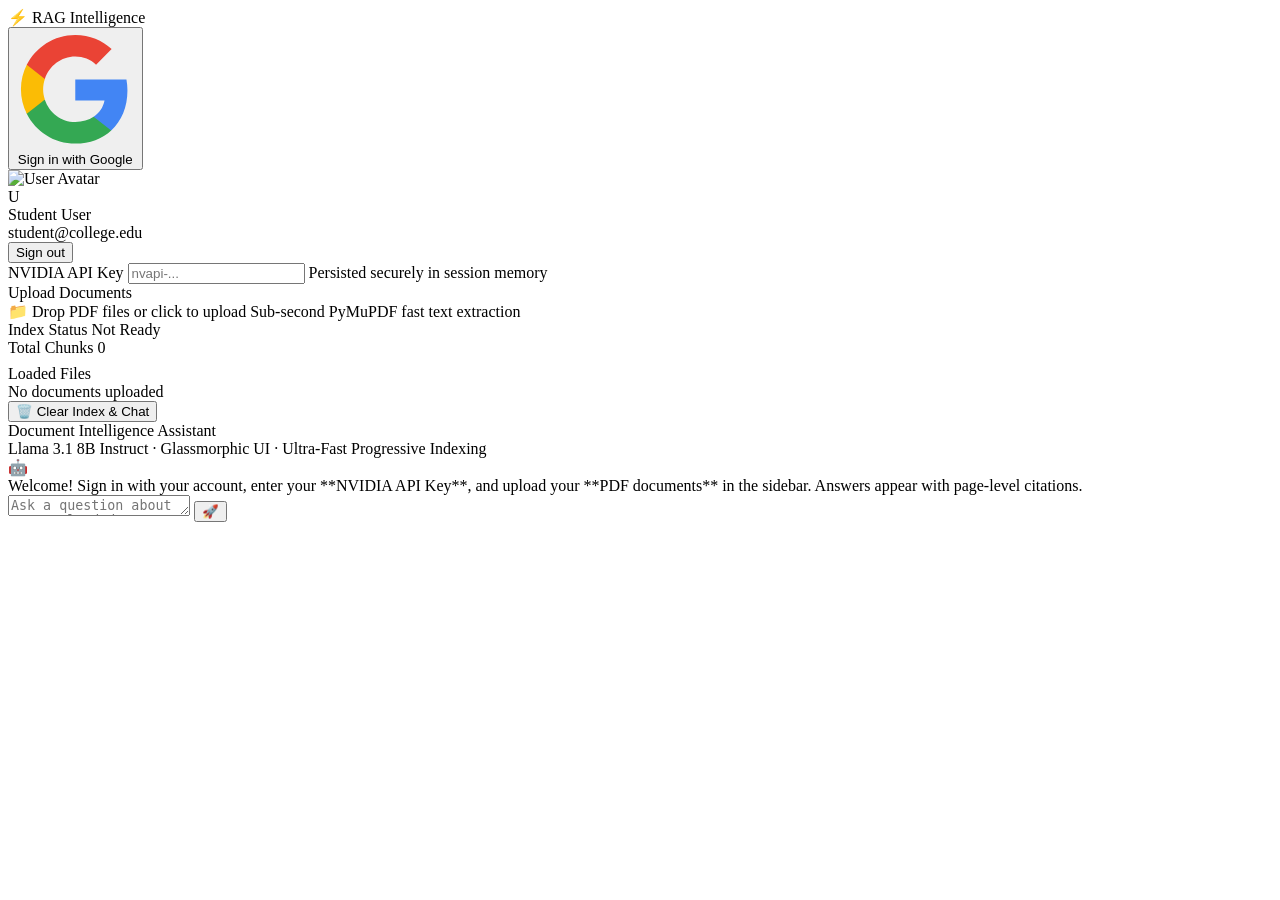
==== frontend/index.html @ 324bde96 "Deploying RAG application" ====
<!DOCTYPE html>
<html lang="en">
<head>
  <meta charset="UTF-8">
  <meta name="viewport" content="width=device-width, initial-scale=1.0">
  <title>Production RAG Web App — Glassmorphic & Neumorphic AI</title>
  <link rel="preconnect" href="https://fonts.googleapis.com">
  <link rel="preconnect" href="https://fonts.gstatic.com" crossorigin>
  <link href="https://fonts.googleapis.com/css2?family=Plus+Jakarta+Sans:wght@400;500;600;700;800&family=Outfit:wght@500;600;700&display=swap" rel="stylesheet">
  <!-- Google Identity Services SDK -->
  <script src="https://accounts.google.com/gsi/client" async defer></script>
  <!-- Marked.js Markdown Renderer -->
  <script src="https://cdn.jsdelivr.net/npm/marked/marked.min.js"></script>
  <link rel="stylesheet" href="/static/styles.css">
</head>
<body>
  <div id="app">
    <!-- Sidebar Controls -->
    <aside class="sidebar">
      <div class="brand">
        <span class="brand-icon">⚡</span>
        <span>RAG Intelligence</span>
      </div>

      <!-- Google OAuth / User Authentication Card -->
      <div class="user-card" id="user-card">
        <!-- Logged Out State -->
        <div id="auth-logged-out" class="google-signin-wrapper">
          <div id="g_id_onload"></div>
          <div id="google-signin-btn-container"></div>
          <button class="google-btn-custom" id="demo-login-btn" title="Quick demo login without Google Cloud setup">
            <svg class="google-icon" viewBox="0 0 24 24">
              <path fill="#4285F4" d="M22.56 12.25c0-.78-.07-1.53-.2-2.25H12v4.26h5.92c-.26 1.37-1.04 2.53-2.21 3.31v2.77h3.57c2.08-1.92 3.28-4.74 3.28-8.09z"/>
              <path fill="#34A853" d="M12 23c2.97 0 5.46-.98 7.28-2.66l-3.57-2.77c-.98.66-2.23 1.06-3.71 1.06-2.86 0-5.29-1.93-6.16-4.53H2.18v2.84C3.99 20.53 7.7 23 12 23z"/>
              <path fill="#FBBC05" d="M5.84 14.09c-.22-.66-.35-1.36-.35-2.09s.13-1.43.35-2.09V7.06H2.18C1.43 8.55 1 10.22 1 12s.43 3.45 1.18 4.94l2.85-2.22.81-.63z"/>
              <path fill="#EA4335" d="M12 5.38c1.62 0 3.06.56 4.21 1.64l3.15-3.15C17.45 2.09 14.97 1 12 1 7.7 1 3.99 3.47 2.18 7.06l3.66 2.84c.87-2.6 3.3-4.52 6.16-4.52z"/>
            </svg>
            <span>Sign in with Google</span>
          </button>
        </div>

        <!-- Logged In State -->
        <div id="auth-logged-in" class="user-profile hidden">
          <div class="user-avatar-wrapper">
            <img id="user-avatar-img" class="user-avatar hidden" src="" alt="User Avatar">
            <div id="user-avatar-fallback" class="user-avatar-fallback">U</div>
          </div>
          <div class="user-info">
            <div class="user-name" id="user-display-name">Student User</div>
            <div class="user-email" id="user-display-email">student@college.edu</div>
            <button class="btn-signout" id="signout-btn">
              <span>Sign out</span>
            </button>
          </div>
        </div>
      </div>

      <!-- API Key Config -->
      <div class="input-group">
        <label for="api-key-input">NVIDIA API Key</label>
        <input type="password" id="api-key-input" class="input-field" placeholder="nvapi-..." autocomplete="off">
        <span class="dropzone-hint">Persisted securely in session memory</span>
      </div>

      <!-- File Upload Dropzone -->
      <div class="input-group">
        <label>Upload Documents</label>
        <div class="dropzone" id="dropzone">
          <span class="dropzone-icon">📁</span>
          <span class="dropzone-text">Drop PDF files or click to upload</span>
          <span class="dropzone-hint">Sub-second PyMuPDF fast text extraction</span>
          <input type="file" id="file-input" accept=".pdf" multiple style="display: none;">
        </div>
      </div>

      <!-- Vector Store Status -->
      <div class="status-card">
        <div class="status-row">
          <span class="status-label">Index Status</span>
          <span class="status-val" id="status-badge" style="color: var(--accent-red);">Not Ready</span>
        </div>
        <div class="status-row">
          <span class="status-label">Total Chunks</span>
          <span class="status-val" id="chunks-count">0</span>
        </div>
        <div class="status-row" style="margin-top: 0.5rem;">
          <span class="status-label">Loaded Files</span>
        </div>
        <div class="file-list" id="file-list">
          <div class="file-item" style="color: var(--text-muted);">No documents uploaded</div>
        </div>
      </div>

      <!-- Actions -->
      <button class="btn btn-danger" id="clear-btn" style="margin-top: auto;">
        <span>🗑️</span> Clear Index & Chat
      </button>
    </aside>

    <!-- Main Chat Area -->
    <main class="chat-container">
      <header class="chat-header">
        <div>
          <div class="chat-title">Document Intelligence Assistant</div>
          <div class="chat-subtitle">Llama 3.1 8B Instruct · Glassmorphic UI · Ultra-Fast Progressive Indexing</div>
        </div>
      </header>

      <!-- Messages Stream -->
      <div class="chat-messages" id="chat-messages">
        <div class="message assistant">
          <div class="avatar">🤖</div>
          <div class="bubble">
            Welcome! Sign in with your account, enter your **NVIDIA API Key**, and upload your **PDF documents** in the sidebar. Answers appear with page-level citations.
          </div>
        </div>
      </div>

      <!-- Input Field -->
      <div class="chat-input-wrapper">
        <textarea id="chat-input" class="chat-textarea" placeholder="Ask a question about your uploaded documents..." rows="1"></textarea>
        <button class="btn send-btn" id="send-btn" title="Send Message">
          🚀
        </button>
      </div>
    </main>
  </div>

  <script src="/static/app.js"></script>
</body>
</html>
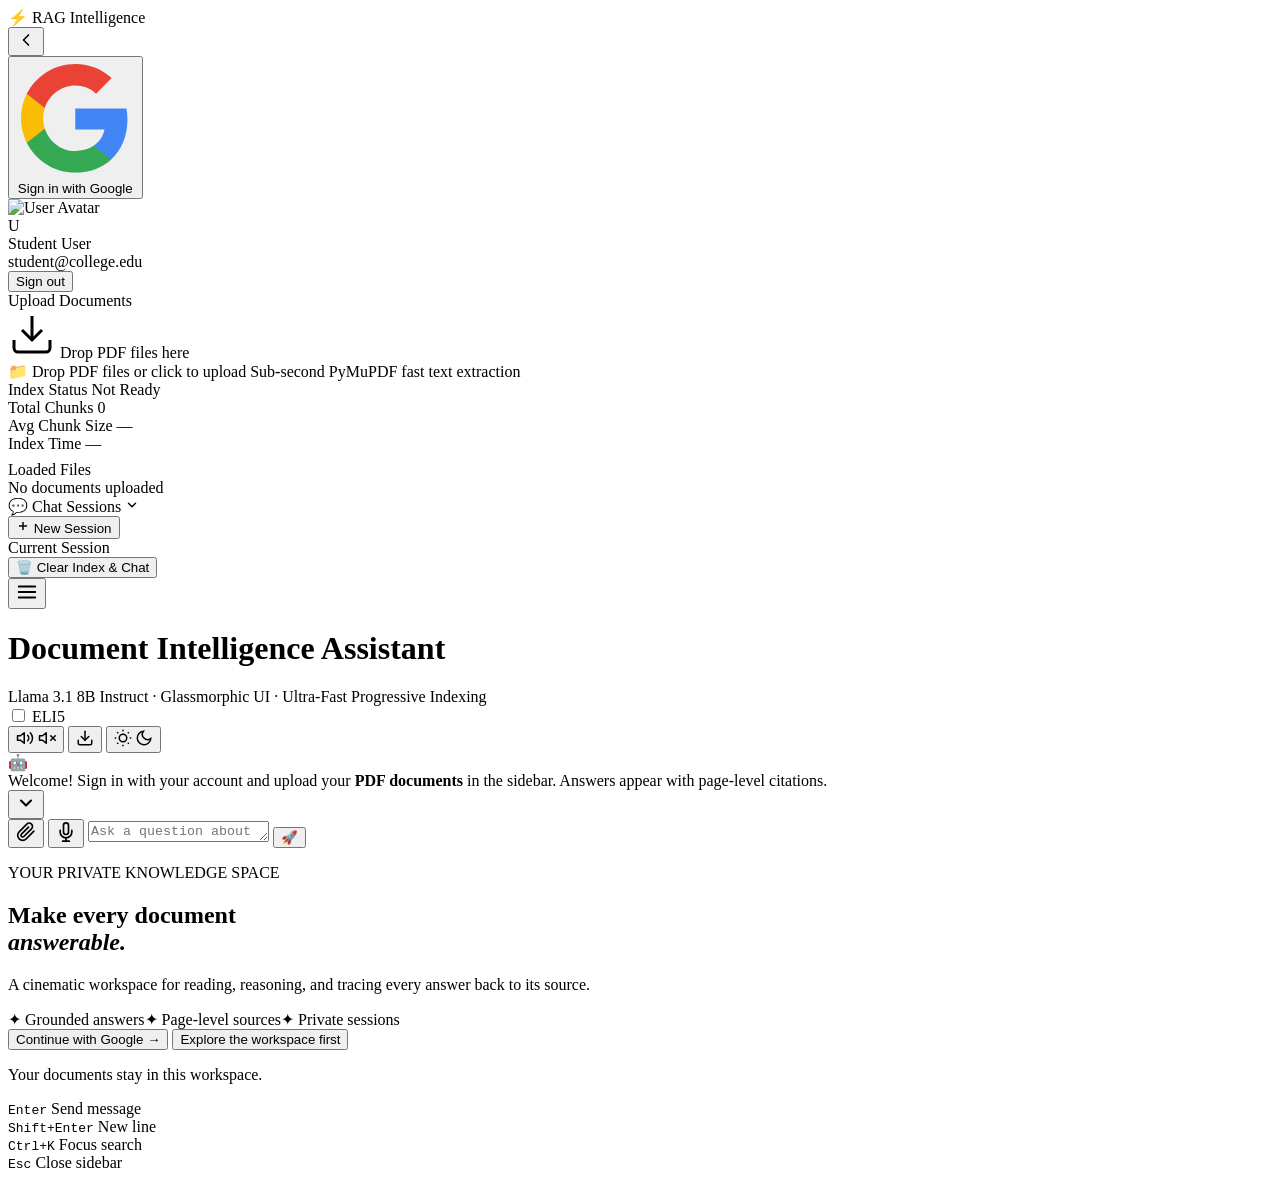
==== commit f8fcbe24: "Deploy Atlas streaming RAG assistant" ====
--- a/frontend/index.html
+++ b/frontend/index.html
@@ -1,25 +1,41 @@
 <!DOCTYPE html>
-<html lang="en">
+<html lang="en" data-theme="dark">
 <head>
   <meta charset="UTF-8">
   <meta name="viewport" content="width=device-width, initial-scale=1.0">
-  <title>Production RAG Web App — Glassmorphic & Neumorphic AI</title>
+  <title>RAG Intelligence — AI Document Assistant</title>
+  <meta name="description" content="Premium AI-powered document intelligence assistant with streaming responses, smart citations, and glassmorphic UI.">
   <link rel="preconnect" href="https://fonts.googleapis.com">
   <link rel="preconnect" href="https://fonts.gstatic.com" crossorigin>
-  <link href="https://fonts.googleapis.com/css2?family=Plus+Jakarta+Sans:wght@400;500;600;700;800&family=Outfit:wght@500;600;700&display=swap" rel="stylesheet">
+  <link href="https://fonts.googleapis.com/css2?family=Plus+Jakarta+Sans:wght@400;500;600;700;800&family=Outfit:wght@500;600;700&family=JetBrains+Mono:wght@400;500;600&display=swap" rel="stylesheet">
   <!-- Google Identity Services SDK -->
   <script src="https://accounts.google.com/gsi/client" async defer></script>
   <!-- Marked.js Markdown Renderer -->
   <script src="https://cdn.jsdelivr.net/npm/marked/marked.min.js"></script>
-  <link rel="stylesheet" href="/static/styles.css">
+  <!-- Highlight.js for code syntax highlighting -->
+  <link rel="stylesheet" href="https://cdnjs.cloudflare.com/ajax/libs/highlight.js/11.9.0/styles/github-dark.min.css">
+  <script src="https://cdnjs.cloudflare.com/ajax/libs/highlight.js/11.9.0/highlight.min.js"></script>
+  <link rel="stylesheet" href="/static/styles.css?v=aurora-20260806">
 </head>
 <body>
+  <div class="ambient-field" aria-hidden="true">
+    <span class="orb orb-one"></span><span class="orb orb-two"></span><span class="orb orb-three"></span>
+    <span class="scan-lines"></span>
+  </div>
   <div id="app">
+    <!-- Sidebar Overlay (mobile) -->
+    <div class="sidebar-overlay hidden" id="sidebar-overlay"></div>
+
     <!-- Sidebar Controls -->
-    <aside class="sidebar">
-      <div class="brand">
-        <span class="brand-icon">⚡</span>
-        <span>RAG Intelligence</span>
+    <aside class="sidebar" id="sidebar">
+      <div class="sidebar-header">
+        <div class="brand">
+          <span class="brand-icon">⚡</span>
+          <span class="brand-text">RAG Intelligence</span>
+        </div>
+        <button class="sidebar-collapse-btn" id="sidebar-collapse-btn" title="Collapse sidebar">
+          <svg width="20" height="20" viewBox="0 0 24 24" fill="none" stroke="currentColor" stroke-width="2" stroke-linecap="round" stroke-linejoin="round"><polyline points="15 18 9 12 15 6"/></svg>
+        </button>
       </div>
 
       <!-- Google OAuth / User Authentication Card -->
@@ -55,17 +71,14 @@
         </div>
       </div>
 
-      <!-- API Key Config -->
-      <div class="input-group">
-        <label for="api-key-input">NVIDIA API Key</label>
-        <input type="password" id="api-key-input" class="input-field" placeholder="nvapi-..." autocomplete="off">
-        <span class="dropzone-hint">Persisted securely in session memory</span>
-      </div>
-
       <!-- File Upload Dropzone -->
       <div class="input-group">
         <label>Upload Documents</label>
         <div class="dropzone" id="dropzone">
+          <div class="dropzone-drop-overlay" id="dropzone-overlay">
+            <svg width="48" height="48" viewBox="0 0 24 24" fill="none" stroke="currentColor" stroke-width="1.5"><path d="M21 15v4a2 2 0 0 1-2 2H5a2 2 0 0 1-2-2v-4"/><polyline points="7 10 12 15 17 10"/><line x1="12" y1="15" x2="12" y2="3"/></svg>
+            <span>Drop PDF files here</span>
+          </div>
           <span class="dropzone-icon">📁</span>
           <span class="dropzone-text">Drop PDF files or click to upload</span>
           <span class="dropzone-hint">Sub-second PyMuPDF fast text extraction</span>
@@ -83,11 +96,40 @@
           <span class="status-label">Total Chunks</span>
           <span class="status-val" id="chunks-count">0</span>
         </div>
+        <div class="status-row">
+          <span class="status-label">Avg Chunk Size</span>
+          <span class="status-val" id="avg-chunk-size">—</span>
+        </div>
+        <div class="status-row">
+          <span class="status-label">Index Time</span>
+          <span class="status-val" id="index-time">—</span>
+        </div>
         <div class="status-row" style="margin-top: 0.5rem;">
           <span class="status-label">Loaded Files</span>
         </div>
+        <!-- File Search -->
+        <div class="file-search-wrapper" id="file-search-wrapper" style="display:none;">
+          <input type="text" class="file-search-input" id="file-search-input" placeholder="Search files...">
+        </div>
         <div class="file-list" id="file-list">
           <div class="file-item" style="color: var(--text-muted);">No documents uploaded</div>
+        </div>
+      </div>
+
+      <!-- Chat History Panel -->
+      <div class="chat-history-panel">
+        <div class="chat-history-header" id="chat-history-toggle">
+          <span class="chat-history-title">💬 Chat Sessions</span>
+          <svg class="chat-history-chevron" width="14" height="14" viewBox="0 0 24 24" fill="none" stroke="currentColor" stroke-width="2.5" stroke-linecap="round" stroke-linejoin="round"><polyline points="6 9 12 15 18 9"/></svg>
+        </div>
+        <div class="chat-history-body" id="chat-history-body">
+          <button class="new-session-btn" id="new-session-btn">
+            <svg width="14" height="14" viewBox="0 0 24 24" fill="none" stroke="currentColor" stroke-width="2.5"><line x1="12" y1="5" x2="12" y2="19"/><line x1="5" y1="12" x2="19" y2="12"/></svg>
+            New Session
+          </button>
+          <div class="session-list" id="session-list">
+            <div class="session-item active" data-session="default">Current Session</div>
+          </div>
         </div>
       </div>
 
@@ -98,34 +140,104 @@
     </aside>
 
     <!-- Main Chat Area -->
-    <main class="chat-container">
+    <main class="chat-container" id="chat-container">
       <header class="chat-header">
-        <div>
-          <div class="chat-title">Document Intelligence Assistant</div>
-          <div class="chat-subtitle">Llama 3.1 8B Instruct · Glassmorphic UI · Ultra-Fast Progressive Indexing</div>
+        <div class="chat-header-left">
+          <button class="sidebar-toggle-btn" id="sidebar-toggle-btn" title="Toggle sidebar">
+            <svg width="22" height="22" viewBox="0 0 24 24" fill="none" stroke="currentColor" stroke-width="2" stroke-linecap="round" stroke-linejoin="round"><line x1="3" y1="12" x2="21" y2="12"/><line x1="3" y1="6" x2="21" y2="6"/><line x1="3" y1="18" x2="21" y2="18"/></svg>
+          </button>
+          <div>
+            <h1 class="chat-title">Document Intelligence Assistant</h1>
+            <div class="chat-subtitle">Llama 3.1 8B Instruct · Glassmorphic UI · Ultra-Fast Progressive Indexing</div>
+          </div>
+        </div>
+        <div class="chat-header-actions">
+          <!-- ELI5 Toggle -->
+          <div class="eli5-toggle-wrapper" title="Explain Like I'm 5 — simplified answers">
+            <label class="toggle-switch" id="eli5-toggle-label">
+              <input type="checkbox" id="eli5-toggle">
+              <span class="toggle-slider"></span>
+            </label>
+            <span class="eli5-label">ELI5</span>
+          </div>
+          <!-- Sound Toggle -->
+          <button class="header-icon-btn" id="sound-toggle-btn" title="Toggle sound effects">
+            <svg class="sound-icon-on" width="18" height="18" viewBox="0 0 24 24" fill="none" stroke="currentColor" stroke-width="2" stroke-linecap="round" stroke-linejoin="round"><polygon points="11 5 6 9 2 9 2 15 6 15 11 19 11 5"/><path d="M19.07 4.93a10 10 0 0 1 0 14.14"/><path d="M15.54 8.46a5 5 0 0 1 0 7.07"/></svg>
+            <svg class="sound-icon-off hidden" width="18" height="18" viewBox="0 0 24 24" fill="none" stroke="currentColor" stroke-width="2" stroke-linecap="round" stroke-linejoin="round"><polygon points="11 5 6 9 2 9 2 15 6 15 11 19 11 5"/><line x1="23" y1="9" x2="17" y2="15"/><line x1="17" y1="9" x2="23" y2="15"/></svg>
+          </button>
+          <!-- Export Button -->
+          <button class="header-icon-btn" id="export-chat-btn" title="Export chat as Markdown">
+            <svg width="18" height="18" viewBox="0 0 24 24" fill="none" stroke="currentColor" stroke-width="2" stroke-linecap="round" stroke-linejoin="round"><path d="M21 15v4a2 2 0 0 1-2 2H5a2 2 0 0 1-2-2v-4"/><polyline points="7 10 12 15 17 10"/><line x1="12" y1="15" x2="12" y2="3"/></svg>
+          </button>
+          <!-- Theme Toggle -->
+          <button class="header-icon-btn" id="theme-toggle-btn" title="Toggle light/dark theme">
+            <svg class="theme-icon-dark" width="18" height="18" viewBox="0 0 24 24" fill="none" stroke="currentColor" stroke-width="2"><circle cx="12" cy="12" r="5"/><line x1="12" y1="1" x2="12" y2="3"/><line x1="12" y1="21" x2="12" y2="23"/><line x1="4.22" y1="4.22" x2="5.64" y2="5.64"/><line x1="18.36" y1="18.36" x2="19.78" y2="19.78"/><line x1="1" y1="12" x2="3" y2="12"/><line x1="21" y1="12" x2="23" y2="12"/><line x1="4.22" y1="19.78" x2="5.64" y2="18.36"/><line x1="18.36" y1="5.64" x2="19.78" y2="4.22"/></svg>
+            <svg class="theme-icon-light hidden" width="18" height="18" viewBox="0 0 24 24" fill="none" stroke="currentColor" stroke-width="2"><path d="M21 12.79A9 9 0 1 1 11.21 3 7 7 0 0 0 21 12.79z"/></svg>
+          </button>
         </div>
       </header>
 
       <!-- Messages Stream -->
       <div class="chat-messages" id="chat-messages">
-        <div class="message assistant">
+        <div class="message assistant msg-animate">
           <div class="avatar">🤖</div>
           <div class="bubble">
-            Welcome! Sign in with your account, enter your **NVIDIA API Key**, and upload your **PDF documents** in the sidebar. Answers appear with page-level citations.
-          </div>
-        </div>
-      </div>
+            Welcome! Sign in with your account and upload your <strong>PDF documents</strong> in the sidebar. Answers appear with page-level citations.
+          </div>
+        </div>
+      </div>
+
+      <!-- Scroll to Bottom Button -->
+      <button class="scroll-to-bottom-btn hidden" id="scroll-to-bottom-btn" title="Scroll to bottom">
+        <svg width="20" height="20" viewBox="0 0 24 24" fill="none" stroke="currentColor" stroke-width="2.5" stroke-linecap="round" stroke-linejoin="round"><polyline points="6 9 12 15 18 9"/></svg>
+      </button>
 
       <!-- Input Field -->
-      <div class="chat-input-wrapper">
-        <textarea id="chat-input" class="chat-textarea" placeholder="Ask a question about your uploaded documents..." rows="1"></textarea>
-        <button class="btn send-btn" id="send-btn" title="Send Message">
+      <div class="chat-input-container">
+        <div id="inline-attachment-preview" class="inline-attachment-preview"></div>
+        <div class="chat-input-wrapper">
+          <input type="file" id="inline-file-input" multiple accept="image/*,.heic,.heif,.svg,.avif,.ico,.bmp,.tiff,.tif,.pdf" style="display: none;">
+          <button class="inline-attach-btn" id="inline-attach-btn" title="Attach image or small PDF (max 10MB)">
+            <svg width="20" height="20" viewBox="0 0 24 24" fill="none" stroke="currentColor" stroke-width="2" stroke-linecap="round" stroke-linejoin="round"><path d="M21.44 11.05l-9.19 9.19a6 6 0 0 1-8.49-8.49l9.19-9.19a4 4 0 0 1 5.66 5.66l-9.2 9.19a2 2 0 0 1-2.83-2.83l8.49-8.48"/></svg>
+          </button>
+          <button class="voice-input-btn" id="voice-input-btn" title="Voice input (Web Speech API)">
+            <svg width="20" height="20" viewBox="0 0 24 24" fill="none" stroke="currentColor" stroke-width="2" stroke-linecap="round" stroke-linejoin="round"><path d="M12 1a3 3 0 0 0-3 3v8a3 3 0 0 0 6 0V4a3 3 0 0 0-3-3z"/><path d="M19 10v2a7 7 0 0 1-14 0v-2"/><line x1="12" y1="19" x2="12" y2="23"/><line x1="8" y1="23" x2="16" y2="23"/></svg>
+          </button>
+        <textarea id="chat-input" class="chat-textarea" placeholder="Ask a question about your uploaded documents... (Shift+Enter for newline)" rows="1"></textarea>
+        <button class="btn send-btn" id="send-btn" title="Send Message (Enter)">
           🚀
         </button>
+        </div>
       </div>
     </main>
   </div>
 
-  <script src="/static/app.js"></script>
+  <section class="identity-gate hidden" id="identity-gate" aria-label="Sign in to RAG Intelligence">
+    <div class="identity-card">
+      <div class="identity-mark"><span></span><span></span><span></span></div>
+      <p class="eyebrow">YOUR PRIVATE KNOWLEDGE SPACE</p>
+      <h2>Make every document<br><em>answerable.</em></h2>
+      <p class="identity-copy">A cinematic workspace for reading, reasoning, and tracing every answer back to its source.</p>
+      <div class="identity-features">
+        <span>✦ Grounded answers</span><span>✦ Page-level sources</span><span>✦ Private sessions</span>
+      </div>
+      <button class="identity-primary" id="identity-signin-btn">Continue with Google <span>→</span></button>
+      <button class="identity-secondary" id="identity-guest-btn">Explore the workspace first</button>
+      <p class="identity-note">Your documents stay in this workspace.</p>
+    </div>
+  </section>
+
+  <!-- Toast Container -->
+  <div class="toast-container" id="toast-container"></div>
+
+  <!-- Keyboard Shortcuts Hint -->
+  <div class="shortcuts-hint hidden" id="shortcuts-hint">
+    <div class="shortcut-item"><kbd>Enter</kbd> Send message</div>
+    <div class="shortcut-item"><kbd>Shift+Enter</kbd> New line</div>
+    <div class="shortcut-item"><kbd>Ctrl+K</kbd> Focus search</div>
+    <div class="shortcut-item"><kbd>Esc</kbd> Close sidebar</div>
+  </div>
+
+  <script src="/static/app.js?v=aurora-20260806"></script>
 </body>
 </html>
